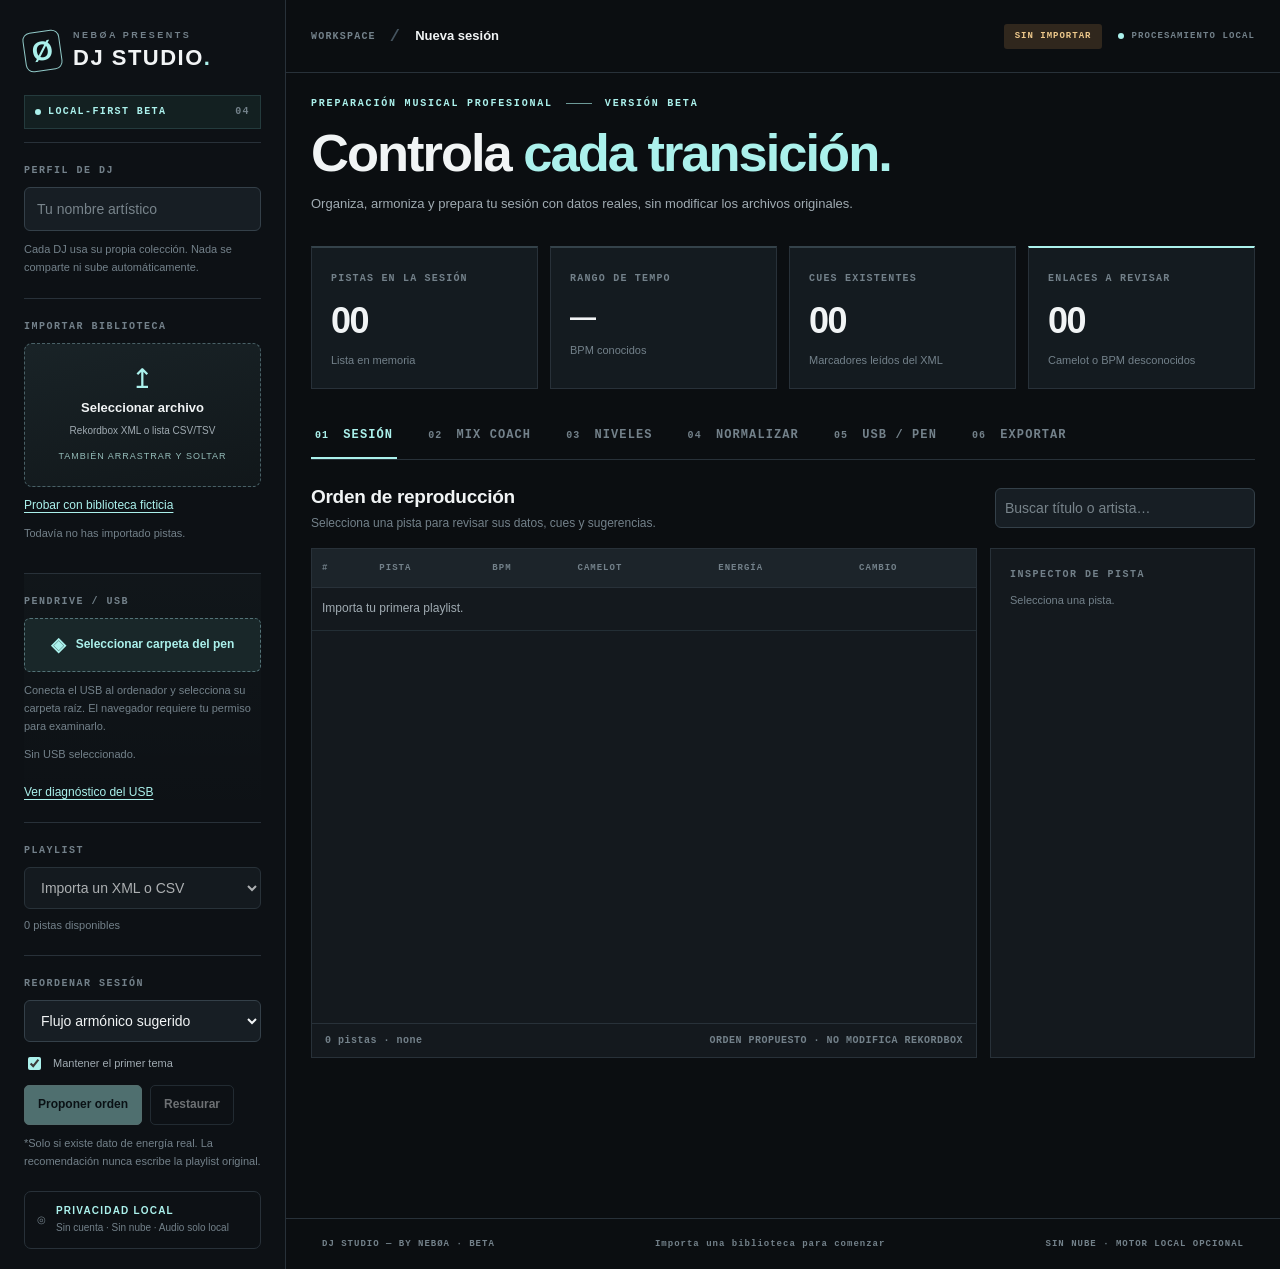
==== index.html @ 8700f21d "Open-source NEBOA DJ Studio v0.4.1 under MIT License" ====
<!doctype html>
<html lang="es">
<head>
  <meta charset="utf-8">
  <meta name="viewport" content="width=device-width, initial-scale=1">
  <meta name="color-scheme" content="dark">
  <meta http-equiv="Content-Security-Policy" content="default-src 'self' blob: data:; connect-src 'self'; img-src 'self' data: blob:; font-src 'self'; object-src 'none'; base-uri 'none'; form-action 'none'">
  <title>DJ STUDIO — by NEBØA</title>
  <meta name="description" content="Planifica sesiones DJ: armonía Camelot, BPM, Hot Cues y análisis local de audio. Sin subir archivos.">
  <link rel="stylesheet" href="styles.css">
  <script defer src="core.js"></script>
  <script defer src="usb.js"></script>
  <script defer src="tags.js"></script>
  <script defer src="app.js"></script>
  <script defer src="normalizer-ui.js"></script>
</head>
<body>
<div class="app">
  <aside class="sidebar" aria-label="Configuración de sesión">
    <div class="brand">
      <div class="brand-mark" aria-hidden="true">Ø</div>
      <div><div class="brand-overline">NEBØA PRESENTS</div><div class="brand-word">DJ STUDIO<span>.</span></div></div>
    </div>
    <div class="edition"><span class="small-dot"></span> LOCAL-FIRST BETA <span class="edition-number">04</span></div>
    <div class="side-section">
      <label for="djName" class="side-label">PERFIL DE DJ</label>
      <input id="djName" class="input" type="text" maxlength="80" placeholder="Tu nombre artístico" autocomplete="off" value="">
      <p class="micro">Cada DJ usa su propia colección. Nada se comparte ni sube automáticamente.</p>
    </div>
    <div class="side-section">
      <div class="side-label">IMPORTAR BIBLIOTECA</div>
      <label class="dropzone" id="dropzone" for="fileInput">
        <span class="drop-icon" aria-hidden="true">↥</span>
        <strong>Seleccionar archivo</strong>
        <span>Rekordbox XML o lista CSV/TSV</span>
        <span class="drop-badge">TAMBIÉN ARRASTRAR Y SOLTAR</span>
      </label>
      <input id="fileInput" class="sr-only" type="file" accept=".xml,.csv,.tsv,.txt,.json">
      <button id="demoBtn" class="text-btn" type="button">Probar con biblioteca ficticia</button>
      <p id="importFeedback" class="feedback" role="status" aria-live="polite">Todavía no has importado pistas.</p>
    </div>
    <div class="side-section usb-side-section">
      <div class="side-label">PENDRIVE / USB</div>
      <label class="usb-folder-label" id="usbFolderLabel" for="usbFolderInput">
        <span aria-hidden="true">◈</span> Seleccionar carpeta del pen
      </label>
      <input id="usbFolderInput" class="sr-only" type="file" webkitdirectory directory multiple>
      <p class="micro">Conecta el USB al ordenador y selecciona su carpeta raíz. El navegador requiere tu permiso para examinarlo.</p>
      <p id="usbSidebarStatus" class="feedback" role="status" aria-live="polite">Sin USB seleccionado.</p>
      <button type="button" id="usbPanelShortcut" class="text-btn">Ver diagnóstico del USB</button>
    </div>
    <div class="side-section">
      <label for="playlistSelect" class="side-label">PLAYLIST</label>
      <select id="playlistSelect" class="input" disabled><option>Importa un XML o CSV</option></select>
      <div id="librarySummary" class="sidebar-stat">0 pistas disponibles</div>
    </div>
    <div class="side-section">
      <div class="side-label">REORDENAR SESIÓN</div>
      <label for="sortMode" class="sr-only">Criterio de orden</label>
      <select id="sortMode" class="input">
        <option value="harmonic">Flujo armónico sugerido</option>
        <option value="original">Orden de la playlist</option>
        <option value="bpm-asc">BPM ascendente</option>
        <option value="bpm-desc">BPM descendente</option>
        <option value="energy-desc">Energía descendente*</option>
      </select>
      <label class="checkline"><input type="checkbox" id="preserveFirst" checked> Mantener el primer tema</label>
      <div class="button-row"><button type="button" id="applySort" class="primary-btn" disabled>Proponer orden</button><button type="button" id="resetOrder" class="secondary-btn" disabled>Restaurar</button></div>
      <p class="micro">*Solo si existe dato de energía real. La recomendación nunca escribe la playlist original.</p>
    </div>
    <div class="side-spacer"></div>
    <div class="sidebar-foot"><span class="privacy-icon">◎</span><div><strong>PRIVACIDAD LOCAL</strong><span>Sin cuenta · Sin nube · Audio solo local</span></div></div>
  </aside>

  <div class="workspace">
    <header class="topbar">
      <div class="breadcrumbs"><span>WORKSPACE</span><span class="chevron">/</span><strong id="activePlaylistName">Nueva sesión</strong></div>
      <div class="top-actions"><span class="tag tag-muted" id="modeTag">SIN IMPORTAR</span><span class="connection"><span class="online-indicator"></span> PROCESAMIENTO LOCAL</span></div>
    </header>
    <main class="content">
      <div class="page-heading">
        <div><div class="eyebrow">PREPARACIÓN MUSICAL PROFESIONAL <span class="line"></span> VERSIÓN BETA</div>
          <h1>Controla <em>cada transición.</em></h1>
          <p class="deck">Organiza, armoniza y prepara tu sesión con datos reales, sin modificar los archivos originales.</p>
        </div>
        <div class="heading-pill">REKORDBOX XML <span>+</span> CSV <span>+</span> AUDIO LOCAL</div>
      </div>
      <div class="kpis" aria-label="Indicadores de la sesión">
        <div class="kpi"><span class="kpi-label">PISTAS EN LA SESIÓN</span><div class="kpi-main" id="kpiTracks">00</div><span class="kpi-foot">Lista en memoria</span></div>
        <div class="kpi"><span class="kpi-label">RANGO DE TEMPO</span><div class="kpi-main kpi-compact" id="kpiBpm">—</div><span class="kpi-foot">BPM conocidos</span></div>
        <div class="kpi"><span class="kpi-label">CUES EXISTENTES</span><div class="kpi-main" id="kpiCues">00</div><span class="kpi-foot">Marcadores leídos del XML</span></div>
        <div class="kpi kpi-accent"><span class="kpi-label">ENLACES A REVISAR</span><div class="kpi-main" id="kpiRisks">00</div><span class="kpi-foot">Camelot o BPM desconocidos</span></div>
      </div>

      <div class="tabbar" role="tablist" aria-label="Herramientas">
        <button class="tab active" type="button" role="tab" data-tab="set" aria-selected="true">01 <span>SESIÓN</span></button>
        <button class="tab" type="button" role="tab" data-tab="mix" aria-selected="false">02 <span>MIX COACH</span></button>
        <button class="tab" type="button" role="tab" data-tab="levels" aria-selected="false">03 <span>NIVELES</span></button>
        <button class="tab" type="button" role="tab" data-tab="normalize" aria-selected="false">04 <span>NORMALIZAR</span></button>
        <button class="tab" type="button" role="tab" data-tab="usb" aria-selected="false">05 <span>USB / PEN</span></button>
        <button class="tab" type="button" role="tab" data-tab="export" aria-selected="false">06 <span>EXPORTAR</span></button>
      </div>
      <section class="tab-panel" id="panel-set" role="tabpanel">
        <div class="panel-heading"><div><h2>Orden de reproducción</h2><p>Selecciona una pista para revisar sus datos, cues y sugerencias.</p></div>
        <input id="searchInput" class="input search" type="search" placeholder="Buscar título o artista…" aria-label="Filtrar pistas">
        </div>
        <div class="panel-layout">
          <div class="table-card"><div class="table-scroll"><table><thead><tr><th>#</th><th>PISTA</th><th>BPM</th><th>CAMELOT</th><th>ENERGÍA</th><th>CAMBIO</th></tr></thead><tbody id="tracksBody"></tbody></table></div>
            <div class="table-bottom"><span id="tableCount">Sin pistas</span><span>ORDEN PROPUESTO · NO MODIFICA REKORDBOX</span></div></div>
          <aside id="trackDetail" class="inspector" aria-label="Detalles de la pista">
            <div class="inspector-label">INSPECTOR</div><div class="empty-inspector"><div class="empty-glyph">◎</div><p>Importa una lista y selecciona una pista.</p></div>
          </aside>
        </div>
      </section>

      <section class="tab-panel" id="panel-mix" role="tabpanel" hidden>
        <div class="panel-heading"><div><h2>Mix Coach</h2><p>Enlaces Camelot, saltos de BPM y técnicas para practicar en cabina.</p></div><div class="subtle" id="mixCount">0 TRANSICIONES</div></div>
        <div class="mix-grid"><div id="mixRows" class="mix-list"></div><aside id="mixDetail" class="inspector mix-inspector"><div class="inspector-label">TÉCNICA</div><div class="empty-inspector"><div class="empty-glyph">↝</div><p>Selecciona un enlace para ver la propuesta de mezcla.</p></div></aside></div>
        <p class="disclaimer">Las relaciones Camelot y BPM son orientativas. Ningún algoritmo garantiza una transición musicalmente correcta sin escuchar ambas pistas.</p>
      </section>

      <section class="tab-panel" id="panel-levels" role="tabpanel" hidden>
        <div class="panel-heading"><div><h2>Niveles & audio</h2><p>Diagnóstico local de RMS y pico de muestra. Sin recodificar ni normalizar.</p></div><div class="subtle" id="audioCount">0 MEDICIONES</div></div>
        <div class="levels-grid">
          <div class="audio-card">
            <div class="inspector-label">MEDIR UNA PISTA</div>
            <h3 id="audioTrackName">Selecciona una pista en Sesión</h3>
            <p>Escoge el archivo de audio correspondiente. El navegador lo analiza en tu dispositivo, sin subirlo.</p>
            <label class="file-picker" for="audioInput">Seleccionar audio para analizar</label>
            <input id="audioInput" type="file" accept="audio/*,.mp3,.wav,.flac,.aiff,.m4a" class="sr-only">
            <button id="audioFromUSB" class="secondary-btn" type="button" disabled>Medir audio del pen seleccionado</button>
            <p id="audioStatus" class="feedback" role="status" aria-live="polite">Sin medición.</p>
            <div id="audioResults" class="audio-results"></div>
            <div class="safety-note"><strong>IMPORTANTE</strong><p>RMS y pico de muestra no son LUFS ni true peak. Para ajustes definitivos se necesita una medición BS.1770 y comprobar medidores de la mesa DJ.</p></div>
          </div>
          <div class="audio-card audio-explainer">
            <div class="inspector-label">CONTROL DE GANANCIA</div>
            <h3>No igualamos volumen a ciegas.</h3>
            <div class="measure-list">
              <div><span class="measure-number">01</span><div><strong>Revisar integridad</strong><p>Comprobar que no haya cortes ni errores de decodificación.</p></div></div>
              <div><span class="measure-number">02</span><div><strong>Comparar sonoridad</strong><p>RMS aquí; LUFS y true peak en el analizador de escritorio cuando esté disponible.</p></div></div>
              <div><span class="measure-number">03</span><div><strong>Verificar en cabina</strong><p>Ajustar TRIM, EQ y salida máster en la DJM-V10 u otra mesa.</p></div></div>
            </div>
            <p class="disclaimer">Esta beta no altera ganancias, etiquetas, ni ficheros de audio.</p>
          </div>
        </div>
      </section>

      <section class="tab-panel" id="panel-normalize" role="tabpanel" hidden>
        <div class="panel-heading">
          <div><h2>Normalización de audio · LUFS + true peak</h2>
            <p>Dos pasos: medir y revisar la propuesta; después crear una copia verificada si tú lo autorizas.</p>
          </div><div class="subtle" id="normMode">MOTOR SIN CONECTAR</div>
        </div>
        <div class="normalize-intro">
          <span class="normalize-bullet">SIN COMPRESIÓN DINÁMICA</span>
          <span class="normalize-bullet">COPIA NUEVA</span>
          <span class="normalize-bullet">VERIFICACIÓN FINAL</span>
          <span class="normalize-bullet">REKORDBOX INTACTO</span>
        </div>
        <div class="normalize-grid">
          <div class="normalize-card">
            <div class="inspector-label">01 · SELECCIONA Y MIDE</div>
            <h3>Sonoridad real de cada tema</h3>
            <p>Elige un archivo local para medir LUFS integrado y pico verdadero mediante FFmpeg. 
              El motor trabaja en tu ordenador (127.0.0.1); nunca envía audio a la nube.</p>
            <label for="normInput" class="file-picker">Seleccionar audio para normalizar</label>
            <input id="normInput" type="file" accept=".mp3,.flac,.wav,.aif,.aiff,.m4a,.aac,audio/*" class="sr-only">
            <p id="normFileName" class="normalize-subtitle">Ninguna pista seleccionada.</p>
            <button id="normAnalyze" class="primary-btn" type="button" disabled>Medir LUFS y true peak</button>
            <p id="normStatus" class="feedback" role="status" aria-live="polite">Conecta el motor FFmpeg local para comenzar.</p>
            <div id="normMeasurements" class="normalize-metrics" aria-label="Mediciones de sonoridad"></div>
          </div>
          <div class="normalize-card">
            <div class="inspector-label">02 · REVISA LA GANANCIA</div>
            <h3>Ajuste seguro, sin aplastar la música</h3>
            <p>El objetivo determina la sonoridad deseada. Si el true peak impide alcanzarla,
              se priorizan la seguridad y la dinámica original.</p>
            <div class="normalize-fields">
              <label for="normTarget">SONORIDAD OBJETIVO
                <select id="normTarget" class="input">
                  <option value="-16">−16 LUFS · suave</option>
                  <option value="-14">−14 LUFS · equilibrado</option>
                  <option value="-12">−12 LUFS · club con margen</option>
                  <option value="-11" selected>−11 LUFS · DJ (predeterminado)</option>
                  <option value="-10">−10 LUFS · club alto</option>
                  <option value="-9">−9 LUFS · alto (vigilar pico)</option>
                </select>
              </label>
              <label for="normFormat">FORMATO DE COPIA
                <select id="normFormat" class="input">
                  <option value="flac">FLAC 24 bit · sin nueva pérdida</option>
                  <option value="wav">WAV 24 bit · gran tamaño</option>
                  <option value="mp3">MP3 320 kbps · nueva compresión</option>
                </select>
              </label>
            </div>
            <div id="normPlan" class="normalize-metrics"></div>
            <div id="normWarnings" class="normalize-warnings" aria-live="polite"></div>
            <button id="normRender" class="primary-btn" type="button" disabled>Crear copia normalizada (no sobrescribir)</button>
            <p class="micro">El audio original y sus Hot Cues permanecen intactos. Las copias se guardan fuera del USB.</p>
          </div>
        </div>
        <div class="normalize-batch">
          <div class="inspector-label">NORMALIZACIÓN POR LOTES · 20 TEMAS POR OPERACIÓN</div>
          <h3>Prepara un grupo completo sin tocar originales</h3>
          <p>Selecciona hasta 20 archivos. Primero puedes medirlos todos sin generar copias.
            Solo el botón «Crear copias» inicia la conversión, pista por pista y con comprobación de espacio.</p>
          <label class="file-picker" for="normBatchInput">Seleccionar varios audios</label>
          <input id="normBatchInput" type="file" multiple
            accept=".mp3,.flac,.wav,.aif,.aiff,.m4a,.aac,audio/*" class="sr-only">
          <div class="normalize-batch-buttons">
            <button id="normBatchAnalyze" type="button" class="secondary-btn" disabled>Medir lote completo</button>
            <button id="normBatchRender" type="button" class="primary-btn" disabled>Crear copias normalizadas del lote</button>
            <button id="normBatchCancel" type="button" class="secondary-btn" disabled>Detener después de la pista actual</button>
            <button id="normBatchCsv" type="button" class="secondary-btn" disabled>Descargar auditoría CSV</button>
          </div>
          <p id="normBatchStatus" class="feedback" role="status" aria-live="polite">Sin lote seleccionado.</p>
          <div class="normalize-batch-list" id="normBatchRows" aria-label="Estado de normalización por lotes"></div>
          <p class="micro">El lote usa el objetivo LUFS y el formato elegidos arriba. No escribe en el pen.
            Si falta espacio, se detiene y conserva las copias individuales ya verificadas. El CSV documenta mediciones y resultados, pero nunca incluye rutas privadas.</p>
        </div>
        <div id="normOutput" class="normalize-output" hidden aria-live="polite">
          <div class="inspector-label">03 · RESULTADO VERIFICADO</div>
          <h3>Copia generada y comprobada</h3>
          <p id="normOutputMetrics"></p>
          <code id="normOutputPath"></code>
          <button id="normCopyPath" class="secondary-btn" type="button">Copiar ruta</button>
        </div>
        <div id="normSetup" class="normalize-setup">
          <div class="inspector-label">INICIAR MOTOR LOCAL (SIN CUENTAS)</div>
          <p>Para medir LUFS reales y generar copias, inicia el complemento de escritorio desde esta misma carpeta.
             En macOS puedes abrir <code>Iniciar Normalizador.command</code>, o ejecutar
             <code>python3 normalizer.py serve</code>.
             Después abre <strong>http://127.0.0.1:18766/</strong>.</p>
          <p>La versión que se abre directamente con <code>index.html</code> conserva las funciones de biblioteca,
            USB y Mix Coach, pero no puede ejecutar FFmpeg por las restricciones del navegador.</p>
        </div>
        <div class="release-note">
          AUDIO · Normalización con ganancia lineal y techo −1,5 dBTP, no una compresión de volumen.
          Se limita la subida máxima a +6 dB y se verifica el resultado con FFmpeg antes de publicar la copia.
          Un MP3 convertido a FLAC no recupera calidad perdida. No se escribe ni exporta OneLibrary.
        </div>
      </section>

      <section class="tab-panel" id="panel-usb" role="tabpanel" hidden>
        <div class="panel-heading"><div><h2>Dispositivos & OneLibrary</h2>
          <p>Conecta un pendrive y selecciona su carpeta. Inventario local en modo solo lectura.</p></div>
          <span class="subtle" id="usbMode">USB NO SELECCIONADO</span>
        </div>
        <div class="usb-overview" aria-label="Estado del dispositivo">
          <div class="usb-metric"><small>UNIDAD SELECCIONADA</small><strong id="usbVolumeName">—</strong><span>No se detectan discos automáticamente desde el navegador</span></div>
          <div class="usb-metric"><small>BIBLIOTECA PIONEER</small><strong id="usbLibraryKind">—</strong><span>OneLibrary / Device Library</span></div>
          <div class="usb-metric"><small>ARCHIVOS DE AUDIO</small><strong id="usbAudioCount">0</strong><span id="usbAudioSize">Sin analizar</span></div>
          <div class="usb-metric"><small>COINCIDENCIAS CON LA SESIÓN</small><strong id="usbMatchCount">—</strong><span id="usbMatchStatus">Selecciona una sesión y un USB</span></div>
        </div>
        <div class="usb-workspace">
          <div class="usb-card">
            <div class="inspector-label">ARCHIVOS DE LA UNIDAD</div>
            <div id="usbNoDrive" class="usb-no-drive">
              <div class="usb-empty-icon" aria-hidden="true">◈</div>
              <h3>Inserta tu pendrive</h3>
              <p>Elige su carpeta raíz usando «Seleccionar carpeta del pen», en la barra lateral.
                Selecciona la unidad correcta desde el diálogo de carpetas de tu sistema.</p>
              <p>La app no escribe en el USB y tampoco formatea, convierte ni modifica la base OneLibrary.</p>
            </div>
            <div id="usbMountedView" hidden>
              <p id="usbReadOnlyState" class="usb-status"></p>
              <div class="usb-action-row">
                <button class="primary-btn" type="button" id="usbCreatePlaylist" disabled>Crear lista provisional desde audio</button>
                <select id="usbXmlSelect" class="input usb-xml-select" aria-label="XML del USB" disabled><option>Sin XML compatible</option></select>
                <button class="secondary-btn" type="button" id="usbLoadXML" disabled>Importar XML del USB</button>
                <button class="secondary-btn" type="button" id="usbForget" disabled>Olvidar esta unidad</button>
              </div>
              <div class="usb-tags-panel" aria-label="Etiquetas y calidad de los archivos">
                <div class="inspector-label">METADATOS REALES · ID3 MP3 / FLAC VORBIS</div>
                <p>Lee título, artista, álbum, BPM y key que ya estén escritos en los audios. No analiza música, no inventa datos ni modifica el pen.</p>
                <div class="usb-action-row">
                  <button type="button" id="usbReadTags" class="primary-btn" disabled>Leer etiquetas de audios</button>
                  <button type="button" id="usbCancelTags" class="secondary-btn" disabled>Cancelar lectura</button>
                  <button type="button" id="usbExportAudit" class="secondary-btn" disabled>Informe de calidad CSV</button>
                </div>
                <p id="usbTagProgress" class="feedback" aria-live="polite">Selecciona una carpeta para leer etiquetas.</p>
                <div id="usbHealthSummary" class="usb-health-summary"></div>
                <div id="usbHealthWarnings" class="usb-health-warnings" aria-live="polite"></div>
              </div>
              <div id="usbWarnings" class="usb-warnings" aria-live="polite"></div>
              <div class="usb-file-list">
                <div class="usb-file-header"><span>ARCHIVOS ENCONTRADOS</span><span id="usbFileCount">0</span></div>
                <div id="usbFileRows" class="usb-file-rows"></div>
              </div>
            </div>
          </div>
          <aside class="usb-card usb-guide">
            <div class="inspector-label">SEGURIDAD DEL PEN</div>
            <h3>Inspección, nunca modificación.</h3>
            <div class="measure-list">
              <div><span class="measure-number">01</span><div><strong>Detectar</strong><p>Reconocer presencia de OneLibrary y archivos de audio, sin leer ni escribir la base Pioneer.</p></div></div>
              <div><span class="measure-number">02</span><div><strong>Comparar</strong><p>Comprobar qué pistas de tu sesión coinciden con archivos del pen. Es una comparación aproximada por nombre.</p></div></div>
              <div><span class="measure-number">03</span><div><strong>Analizar etiquetas y preparar</strong><p>Leer ID3 o FLAC cuando tú lo solicites, identificar BPM y tonalidad existentes y proponer un orden. Los Hot Cues requieren XML.</p></div></div>
              <div><span class="measure-number">04</span><div><strong>Exportar y expulsar</strong><p>La exportación OneLibrary y la expulsión segura se realizan en Rekordbox y el sistema operativo, no desde esta página web.</p></div></div>
            </div>
          </aside>
        </div>
        <div class="release-note">ETIQUETAS · La lectura ID3/FLAC no comprueba que el BPM o la tonalidad sean musicalmente correctos. Una comprobación de tamaño no equivale a un test completo de decodificación. Nada se escribe al USB.</div>
        <div class="release-note">ONE LIBRARY · La presencia de <code>exportLibrary.db</code> confirma su archivo, no demuestra que la playlist, sus cues o los datos del USB sean correctos. Este escáner no abre bases SQLite.</div>
      </section>

      <section class="tab-panel" id="panel-export" role="tabpanel" hidden>
        <div class="panel-heading"><div><h2>Tu sesión, portable</h2><p>Descarga un plan de reproducción sin rutas de disco ni archivos musicales.</p></div></div>
        <div class="export-grid">
          <div class="export-card"><div class="export-icon">⇣</div><h3>Orden de reproducción</h3><p>CSV con artistas, títulos, BPM, Camelot y notas de transición.</p><button id="exportCSV" class="primary-btn" type="button" disabled>Exportar CSV</button></div>
          <div class="export-card"><div class="export-icon">{ }</div><h3>Sesión JSON</h3><p>Datos portables para reabrir el set en otra instalación. Nunca incluye rutas locales.</p><button id="exportJSON" class="primary-btn" type="button" disabled>Exportar JSON</button></div>
          <div class="export-card"><div class="export-icon">⌑</div><h3>Plan de Hot Cues</h3><p>Cues existentes y estimaciones por compases. Solo una propuesta, no cues escritos en Rekordbox.</p><button id="exportCues" class="primary-btn" type="button" disabled>Exportar propuestas</button></div>
          <div class="export-card"><div class="export-icon">↗</div><h3>OneLibrary</h3><p>Para CDJ-3000X/XDJ-AZ, exporta los temas desde Rekordbox u otro software con soporte OneLibrary documentado. Esta app no escribe bases Pioneer.</p><a href="https://rekordbox.com/es/support/faq/onelibrary-7/" target="_blank" rel="noopener noreferrer" class="link-arrow">Guía oficial OneLibrary ↗</a></div>
        </div>
        <div class="release-note"><span>NOTA DE COMPATIBILIDAD</span> Este software prepara y analiza listas: no crea archivos de exportación nativos OneLibrary. El último paso debe realizarse en software DJ compatible y validarse en el reproductor.</div>
      </section>
    </main>
    <footer><span>DJ STUDIO — BY NEBØA · BETA</span><span id="footerState">Tu colección permanece en tu dispositivo</span><span>SIN NUBE · MOTOR LOCAL OPCIONAL</span></footer>
  </div>
</div>
</body></html>
---- styles.css ----
:root{color-scheme:dark;--bg:#0b0e11;--side:#0d1115;--surface:#14191e;--surface2:#191f25;--line:#283139;--text:#f1f4f5;--muted:#a0abb2;--dim:#73818a;--cyan:#abf1ec;--red:#fc8d8e;--amber:#eec98c;--radius:12px}
*{box-sizing:border-box}html,body{margin:0;min-height:100%;font-family:-apple-system,BlinkMacSystemFont,"Segoe UI",Inter,sans-serif;font-size:14px;line-height:1.45;background:var(--bg);color:var(--text)}
button,input,select{font:inherit}button{cursor:pointer}button:disabled{cursor:not-allowed;opacity:.42}a{color:inherit}a:hover{color:var(--cyan)}button:focus-visible,input:focus-visible,select:focus-visible,a:focus-visible{outline:2px solid var(--cyan);outline-offset:3px}
.app{display:grid;grid-template-columns:286px minmax(0,1fr);min-height:100vh}.sidebar{background:var(--side);border-right:1px solid var(--line);padding:29px 24px 20px;display:flex;flex-direction:column;gap:0}
.brand{display:flex;gap:12px;align-items:center}.brand-mark{width:37px;height:40px;display:grid;place-items:center;border:1px solid #90c9c7;border-radius:8px;font-size:27px;font-weight:800;transform:rotate(-8deg);color:var(--cyan)}
.brand-overline{font-size:9px;letter-spacing:2.5px;font-weight:750;color:var(--dim)}.brand-word{font-size:22px;letter-spacing:1.5px;font-weight:860;white-space:nowrap}.brand-word span{color:var(--cyan)}
.edition{font:700 10px/1.2 ui-monospace,SFMono-Regular,monospace;letter-spacing:1.4px;color:var(--cyan);margin:21px 0 13px;padding:10px;border:1px solid #243b3d;background:#132021;display:flex;align-items:center;gap:7px}
.small-dot,.online-indicator{display:inline-block;width:6px;height:6px;border-radius:50%;background:var(--cyan);flex:none}.edition-number{margin-left:auto;color:var(--dim)}
.side-section{border-top:1px solid var(--line);padding:21px 0}.side-label,.inspector-label{font:700 10px/1.3 ui-monospace,SFMono-Regular,monospace;letter-spacing:1.5px;color:var(--dim);display:block;margin-bottom:10px}
.input{display:block;width:100%;border:1px solid #344049;background:#171e24;color:var(--text);padding:11px 12px;border-radius:6px;outline:none}.input::placeholder{color:#78848b}.input:focus{border-color:#8dc9c7}
.micro{font-size:11px;line-height:1.65;color:var(--dim);margin:9px 0 0}
.dropzone{border:1px dashed #496167;border-radius:8px;min-height:144px;display:flex;flex-direction:column;justify-content:center;align-items:center;gap:6px;background:linear-gradient(165deg,#192327,#11171a);text-align:center;padding:16px;cursor:pointer;transition:.2s}
.dropzone:hover,.dropzone.dragover{border-color:var(--cyan);background:#1c2e30}.drop-icon{font-size:27px;line-height:1;color:var(--cyan)}.dropzone strong{font-weight:720;font-size:13px}.dropzone span:not(.drop-icon){font-size:10px;color:var(--muted)}.dropzone .drop-badge{font-size:9px!important;letter-spacing:1px;color:#94bcb9!important;padding-top:6px}
.text-btn{background:transparent;border:0;color:var(--cyan);padding:10px 0 0;font-size:12px;text-decoration:underline;text-underline-offset:3px}.feedback{font-size:11px;line-height:1.5;color:var(--dim)}.feedback.error{color:var(--red)}.feedback.success{color:var(--cyan)}
.sidebar-stat{margin-top:9px;color:var(--dim);font-size:11px}.checkline{display:flex;align-items:center;gap:9px;color:var(--muted);font-size:11px;margin:12px 0}.checkline input{accent-color:var(--cyan)}
.button-row{display:flex;gap:8px}.primary-btn,.secondary-btn{border-radius:5px;padding:10px 13px;font-size:12px;font-weight:750;border:1px solid #b4ece7;white-space:nowrap}
.primary-btn{background:var(--cyan);color:#061315}.primary-btn:hover:not(:disabled){background:#dafdf8}.secondary-btn{background:transparent;color:var(--text);border-color:#40505a}.secondary-btn:hover:not(:disabled){border-color:#b6c1c8}
.side-spacer{flex:1}.sidebar-foot{border:1px solid var(--line);border-radius:7px;padding:12px;display:flex;gap:10px;color:var(--cyan);align-items:center}
.privacy-icon{font-size:22px}.sidebar-foot div{display:flex;flex-direction:column;gap:3px}.sidebar-foot strong{font-size:10px;letter-spacing:1.2px}.sidebar-foot span{font-size:10px;color:var(--dim)}
.workspace{min-width:0;display:flex;flex-direction:column;min-height:100vh}.topbar{height:73px;display:flex;align-items:center;justify-content:space-between;border-bottom:1px solid var(--line);padding:0 36px;gap:20px}
.breadcrumbs{display:flex;align-items:center;gap:14px;min-width:0}.breadcrumbs span{font:700 10px ui-monospace,monospace;letter-spacing:1.2px;color:var(--dim)}.breadcrumbs .chevron{color:#45545f;font-size:17px}.breadcrumbs strong{font-size:13px;white-space:nowrap;text-overflow:ellipsis;overflow:hidden}
.top-actions{display:flex;gap:16px;align-items:center;white-space:nowrap}.tag{font:700 9px/1 ui-monospace,monospace;letter-spacing:1px;color:var(--cyan);background:#142624;padding:8px 11px;border-radius:3px}.tag-muted{color:var(--amber);background:#30271d}.connection{font:700 9px ui-monospace,monospace;letter-spacing:1.1px;color:var(--dim);display:flex;align-items:center;gap:7px}
.content{padding:36px;flex:1;min-width:0;max-width:1800px;width:100%;margin:0 auto}.page-heading{display:flex;justify-content:space-between;gap:20px;align-items:end;margin-bottom:31px}
.eyebrow{font:800 10px ui-monospace,monospace;letter-spacing:1.8px;color:var(--cyan);display:flex;align-items:center;gap:13px}.eyebrow .line{width:26px;height:1px;background:#6d9a98}h1{font-size:clamp(34px,4.1vw,58px);letter-spacing:-2px;line-height:1.09;margin:15px 0 13px;font-weight:850}h1 em{font-style:normal;color:var(--cyan)}.deck{margin:0;color:var(--muted);max-width:650px;line-height:1.6;font-size:13px}.heading-pill{border:1px solid var(--line);border-radius:6px;padding:10px 12px;font:700 10px ui-monospace,monospace;letter-spacing:.7px;color:var(--muted);white-space:nowrap}.heading-pill span{color:var(--cyan)}
.kpis{display:grid;grid-template-columns:repeat(4,minmax(0,1fr));gap:12px;margin-bottom:25px}.kpi{background:#141b20;border:1px solid var(--line);border-top:2px solid #34424a;padding:18px 19px;min-height:135px}.kpi-accent{border-top-color:var(--cyan)}.kpi-label{font:750 10px ui-monospace,monospace;letter-spacing:1.2px;color:var(--dim)}
.kpi-main{font-size:36px;font-weight:820;letter-spacing:-1.6px;margin:9px 0 2px;font-variant-numeric:tabular-nums}.kpi-compact{font-size:26px;margin-top:13px}.kpi-foot{color:var(--dim);font-size:11px}
.tabbar{display:flex;gap:27px;border-bottom:1px solid var(--line);margin-bottom:23px;overflow-x:auto}.tab{white-space:nowrap;padding:14px 4px 15px;border:0;border-bottom:2px solid transparent;color:var(--dim);background:transparent;font:700 10px ui-monospace,monospace;letter-spacing:1.1px}
.tab span{font-size:12px;margin-left:7px}.tab:hover{color:var(--text)}.tab.active{color:var(--cyan);border-bottom-color:var(--cyan)}
.tab-panel[hidden]{display:none}.panel-heading{display:flex;justify-content:space-between;align-items:center;gap:12px;margin:0 0 15px}.panel-heading h2{font-size:19px;letter-spacing:-.3px;margin:0 0 5px}.panel-heading p{font-size:12px;color:var(--dim);margin:0}.search{max-width:260px;padding:9px}
.panel-layout{display:grid;grid-template-columns:minmax(0,1fr) 298px;gap:13px}.table-card{border:1px solid var(--line);background:var(--surface);min-width:0;display:flex;flex-direction:column;min-height:510px}
.table-scroll{overflow:auto;max-height:500px;flex:1}table{border-collapse:collapse;width:100%;font-size:12px;white-space:nowrap}thead{position:sticky;top:0;background:#1c242a;z-index:1}th{font:700 9px/1.4 ui-monospace,monospace;letter-spacing:1px;color:var(--dim);padding:13px 10px;text-align:left;border-bottom:1px solid var(--line)}
td{padding:12px 10px;border-bottom:1px solid #232e35;color:var(--muted);max-width:270px;overflow:hidden;text-overflow:ellipsis}
tr.track-row{cursor:pointer}tr.track-row:hover{background:#1b282d}tr.track-row.selected{background:#1b3435}tr.track-row.selected td:first-child{box-shadow:inset 3px 0 var(--cyan)}
tr.track-row td:first-child{font:700 12px ui-monospace,monospace;color:var(--dim)}.track-title{font-size:12px;font-weight:700;color:var(--text)}.track-artist{color:var(--dim);font-size:11px;margin-top:3px;max-width:230px;overflow:hidden;text-overflow:ellipsis}.camelot-chip{border:1px solid #3f5758;color:var(--cyan);padding:4px 6px;border-radius:3px;font-family:ui-monospace,monospace;font-size:11px}
.cell-risk{color:var(--amber)}.cell-ok{color:var(--cyan)}.table-bottom{display:flex;justify-content:space-between;gap:10px;border-top:1px solid var(--line);padding:11px 13px;font:700 10px ui-monospace,monospace;letter-spacing:.5px;color:var(--dim)}
.inspector{border:1px solid var(--line);background:var(--surface);padding:19px;min-width:0;min-height:510px}.empty-inspector{text-align:center;color:var(--dim);margin:110px auto 0;max-width:175px;font-size:13px}.empty-glyph{font-size:60px;color:#426060}
.detail-name{font-size:21px;letter-spacing:-.4px;margin:7px 0 4px}.detail-artist{color:var(--dim);font-size:12px;margin-bottom:18px}.detail-facts{display:grid;grid-template-columns:1fr 1fr;gap:9px}.detail-fact{padding:12px;background:#1b2429;border:1px solid var(--line)}.detail-fact small{display:block;font:700 10px ui-monospace,monospace;color:var(--dim);letter-spacing:1px;margin-bottom:4px}.detail-fact strong{font-size:17px;color:var(--text)}.detail-heading{font:750 10px ui-monospace,monospace;letter-spacing:1.2px;margin:21px 0 8px;color:var(--cyan)}
.cue-list{display:flex;flex-wrap:wrap;gap:6px}.cue{border:1px solid #486367;padding:5px 7px;border-radius:4px;color:#c6f1ef;font:11px ui-monospace,monospace}.cue.draft{border-color:#695846;color:#edca92}.inspector-note{color:var(--dim);font-size:11px;line-height:1.6}.inspector-actions{display:flex;gap:8px;margin-top:15px}.mini-btn{padding:7px 10px;color:var(--muted);border:1px solid #41515a;background:#182228;border-radius:5px;font-size:11px}
.mix-grid{display:grid;grid-template-columns:minmax(0,1fr) 338px;gap:13px}.mix-list{max-height:610px;overflow:auto;border:1px solid var(--line);background:var(--surface)}.mix-row{width:100%;border:0;border-bottom:1px solid var(--line);padding:15px 17px;background:transparent;color:var(--text);text-align:left;display:grid;grid-template-columns:50px minmax(0,1fr) auto;align-items:center;gap:13px}.mix-row:hover,.mix-row.active{background:#1b3032}.mix-row .mix-index{color:var(--cyan);font:750 11px ui-monospace,monospace}.mix-row .mix-to{font-weight:720;font-size:12px;overflow:hidden;text-overflow:ellipsis;white-space:nowrap}.mix-row .mix-from{font-size:10px;color:var(--dim);margin-top:4px;overflow:hidden;text-overflow:ellipsis;white-space:nowrap}.mix-badge{font:700 10px ui-monospace,monospace;color:var(--cyan)}.mix-badge.risk{color:var(--amber)}
.mix-inspector{min-height:450px}.technique{padding:12px;border:1px solid #406360;background:#1b302f;font-weight:760;margin:12px 0 14px;color:var(--cyan)}.notes{margin:0;padding-left:19px;color:var(--muted);font-size:12px;line-height:1.8}
.disclaimer,.release-note{font-size:11px;line-height:1.6;color:var(--dim);padding:13px 14px;background:#181f22;border-left:2px solid var(--amber);margin-top:13px}.subtle{font:700 10px ui-monospace,monospace;letter-spacing:1px;color:var(--dim)}
.levels-grid{display:grid;grid-template-columns:1fr 1fr;gap:14px}.audio-card{min-height:350px;background:var(--surface);border:1px solid var(--line);padding:22px}.audio-card h3{font-size:21px;margin:9px 0}.audio-card>p{color:var(--dim);max-width:420px;font-size:12px;line-height:1.65}.file-picker{display:inline-block;background:var(--cyan);color:#081619;padding:10px 13px;font-weight:760;font-size:12px;border-radius:4px;cursor:pointer;margin:14px 0 5px}.file-picker:hover{background:#e1fffb}
.audio-results{display:grid;grid-template-columns:repeat(2,1fr);gap:9px;margin:12px 0}.audio-metric{background:#1c2629;border:1px solid var(--line);padding:12px}.audio-metric strong{display:block;font-size:22px;color:var(--cyan)}.audio-metric small{font:700 10px ui-monospace,monospace;color:var(--dim)}
.safety-note{background:#241f1b;border:1px solid #574637;padding:12px;margin-top:19px}.safety-note strong{font:750 10px ui-monospace,monospace;color:var(--amber)}.safety-note p{color:var(--muted);font-size:11px;line-height:1.6;margin:6px 0 0}
.measure-list{display:grid;gap:19px;margin:27px 0}.measure-list>div{display:flex;gap:15px;align-items:start}.measure-number{font:750 12px ui-monospace,monospace;color:var(--cyan);border:1px solid #375b59;padding:5px 7px}
.measure-list strong{font-size:13px}.measure-list p{font-size:12px;color:var(--dim);margin:4px 0 0}.export-grid{display:grid;grid-template-columns:repeat(2,minmax(0,1fr));gap:13px}.export-card{padding:21px;background:var(--surface);border:1px solid var(--line);min-height:235px;display:flex;align-items:start;flex-direction:column}
.export-icon{font:750 26px ui-monospace,monospace;color:var(--cyan);min-height:42px}.export-card h3{font-size:18px;margin:2px 0 7px}.export-card p{color:var(--dim);font-size:12px;line-height:1.6;max-width:380px;flex:1}.export-card button{margin-top:10px}.link-arrow{color:var(--cyan);font-size:12px;font-weight:750;margin-top:15px}

/* USB inventory — browser-scoped read-only access */
.usb-side-section{background:linear-gradient(180deg,rgba(171,241,236,.025),transparent)}
.usb-folder-label{border:1px dashed #537277;display:flex;gap:10px;justify-content:center;align-items:center;padding:12px 9px;border-radius:6px;background:#192729;color:var(--cyan);font-weight:760;font-size:12px;cursor:pointer;text-align:center}
.usb-folder-label:hover,.usb-folder-label:focus-within{background:#24393b;border-color:var(--cyan)}
.usb-folder-label span{font-size:19px}
.usb-overview{display:grid;grid-template-columns:repeat(4,minmax(0,1fr));gap:11px;margin-bottom:17px}
.usb-metric{background:var(--surface);border:1px solid var(--line);border-top:2px solid #496765;padding:16px;min-height:116px;overflow:hidden}
.usb-metric small{font:750 9px ui-monospace,monospace;letter-spacing:1px;color:var(--dim);display:block;margin-bottom:9px}
.usb-metric strong{font-size:17px;font-weight:780;color:var(--text);display:block;overflow:hidden;text-overflow:ellipsis;white-space:nowrap}
.usb-metric span{color:var(--dim);font-size:10px;line-height:1.6;display:block;margin-top:7px}
.usb-workspace{display:grid;grid-template-columns:minmax(0,1.5fr) minmax(270px,1fr);gap:14px}
.usb-card{background:var(--surface);border:1px solid var(--line);padding:20px;min-width:0;min-height:440px}
.usb-no-drive{text-align:center;max-width:330px;margin:50px auto;color:var(--dim)}
.usb-empty-icon{font-size:55px;color:#6baaa8;line-height:1.1}
.usb-no-drive h3{font-size:19px;color:var(--text);margin:9px 0}
.usb-no-drive p{font-size:12px;line-height:1.7}
.usb-status{background:#1e302e;padding:12px;color:#bce9e5;font-size:12px;line-height:1.5;border-left:2px solid var(--cyan)}
.usb-action-row{display:flex;gap:8px;flex-wrap:wrap;align-items:center;margin:17px 0}
.usb-action-row .primary-btn,.usb-action-row .secondary-btn{padding:10px 11px}
.usb-xml-select{flex:1;min-width:150px;max-width:250px;font-size:11px}
.usb-warning{border-left:2px solid var(--amber);padding:8px 11px;color:var(--muted);background:#24231f;font-size:11px;line-height:1.6}
.usb-warnings{margin-bottom:13px}
.usb-file-list{border:1px solid var(--line);margin-top:15px}
.usb-file-header{display:flex;justify-content:space-between;background:#1e282d;color:var(--dim);font:760 10px ui-monospace,monospace;letter-spacing:.8px;padding:10px 12px}
.usb-file-rows{max-height:300px;overflow:auto}
.usb-file-row{padding:8px 12px;display:flex;gap:9px;border-top:1px solid var(--line);justify-content:space-between;align-items:center}
.usb-file-name{color:var(--text);font:11px ui-monospace,monospace;overflow:hidden;text-overflow:ellipsis;white-space:nowrap;max-width:85%}
.usb-file-size{color:var(--dim);font:10px ui-monospace,monospace;white-space:nowrap}
.usb-more{padding:8px 12px;color:var(--dim);font-size:11px}
.usb-guide h3{font-size:20px;letter-spacing:-.3px;margin:5px 0 22px}
.usb-guide .measure-list{gap:15px}
.usb-guide .measure-list p{font-size:11px}
.usb-match-summary{border:1px solid #3c5857;padding:11px;background:#1b2a2a;margin-top:12px}
.usb-match-summary strong{color:var(--cyan);font-size:12px}
.usb-match-line{color:var(--muted);font-size:11px;margin:7px 0 0;line-height:1.4}
#audioFromUSB{margin:8px 0 3px 8px}
@media(max-width:1220px){.usb-overview{grid-template-columns:repeat(2,minmax(0,1fr))}.usb-workspace{grid-template-columns:1fr}.usb-guide{min-height:250px}}
@media(max-width:760px){.usb-overview{grid-template-columns:repeat(2,minmax(0,1fr))}.usb-card{padding:14px;min-height:260px}.usb-action-row{flex-direction:column;align-items:stretch}.usb-xml-select{max-width:none}}

/* USB tag / integrity inspector (beta 0.3) */
.usb-tags-panel{border:1px solid #38575a;background:linear-gradient(155deg,#17282a,#151d22);padding:17px;margin:15px 0 20px;border-radius:7px}
.usb-tags-panel .inspector-label{color:var(--cyan);margin-bottom:7px}
.usb-tags-panel>p{font-size:11px;line-height:1.65;color:var(--muted);margin:6px 0 10px}
.usb-tags-panel .usb-action-row{margin:13px 0 10px}
.usb-tags-panel .usb-action-row button{white-space:normal;text-align:center;min-height:36px}
.usb-health-summary{display:grid;grid-template-columns:repeat(5,minmax(72px,1fr));gap:7px;margin:14px 0}
.usb-health-stat{padding:11px 8px;border:1px solid #345051;background:#152428;min-width:0}
.usb-health-stat strong{display:block;color:var(--cyan);font:800 19px ui-monospace,monospace;font-variant-numeric:tabular-nums}
.usb-health-stat small{color:var(--muted);font-size:10px;line-height:1.3}
.usb-health-warnings{display:grid;gap:6px;margin-top:12px}
.usb-health-warnings .usb-warning{margin:0}
#usbTagProgress{color:var(--cyan);margin:8px 0;line-height:1.5}
@media(max-width:1100px){.usb-health-summary{grid-template-columns:repeat(3,minmax(75px,1fr))}}
@media(max-width:680px){.usb-health-summary{grid-template-columns:repeat(2,minmax(75px,1fr))}}

/* Professional loudness normalization (optional local FFmpeg companion) */
.normalize-intro{display:flex;flex-wrap:wrap;gap:9px;margin-bottom:15px}
.normalize-bullet{font:750 10px ui-monospace,monospace;letter-spacing:.6px;
  border:1px solid #365657;background:#172b2d;padding:8px 11px;color:var(--cyan)}
.normalize-grid{display:grid;grid-template-columns:repeat(2,minmax(0,1fr));gap:14px;align-items:start}
.normalize-card{border:1px solid var(--line);background:var(--surface);
  min-height:410px;padding:23px}
.normalize-card h3{font-size:20px;letter-spacing:-.4px;margin:10px 0}
.normalize-card>p{font-size:12px;color:var(--muted);line-height:1.7;max-width:550px}
.normalize-card .file-picker{margin:9px 0 8px}
.normalize-card .primary-btn{display:inline-flex;margin:11px 0 5px}
.normalize-subtitle{color:var(--cyan)!important;font-size:12px;word-break:break-word}
.normalize-fields{display:grid;grid-template-columns:1fr 1fr;gap:12px;margin:16px 0}
.normalize-fields label{color:var(--dim);font:700 10px ui-monospace,monospace;letter-spacing:1px}
.normalize-fields select{margin-top:7px;font-size:12px}
.normalize-metrics{display:grid;grid-template-columns:repeat(2,minmax(0,1fr));gap:8px;margin:12px 0}
.normalize-metric{background:#1a292c;border:1px solid #355354;padding:14px;min-width:0}
.normalize-metric small{display:block;color:var(--dim);font:750 10px ui-monospace,monospace;
  letter-spacing:.5px;margin-bottom:6px}
.normalize-metric strong{display:block;font-weight:820;font-size:22px;color:var(--cyan);
  font-variant-numeric:tabular-nums;white-space:nowrap}
.normalize-warning{background:#29231c;border-left:2px solid var(--amber);
  color:var(--muted);font-size:11px;line-height:1.6;padding:7px 11px;margin:7px 0}
.normalize-output{margin-top:15px;padding:20px;border:1px solid #45867f;
  background:#132525}
.normalize-output h3{margin:8px 0;color:var(--cyan);font-size:18px}
.normalize-output p{color:var(--muted);font-size:12px}
.normalize-output code{display:block;padding:12px;background:#0d1e20;border:1px solid #294746;
  color:var(--text);word-break:break-all;font:12px ui-monospace,monospace;margin:12px 0}
.normalize-setup{margin-top:15px;padding:20px;border:1px dashed #536267;background:#1a2024}
.normalize-setup p{color:var(--muted);font-size:12px;line-height:1.8}
.normalize-setup code{color:var(--cyan);background:#101a1d;padding:3px 5px;overflow-wrap:anywhere}
.normalize-setup strong{color:var(--text)}
#normStatus{font-size:12px;margin:10px 0;min-height:25px;line-height:1.55}
#normRender{white-space:normal;margin-top:12px;max-width:100%}
@media(max-width:1200px){.normalize-grid{grid-template-columns:1fr}}
@media(max-width:650px){.normalize-fields{grid-template-columns:1fr}
 .normalize-card{padding:16px;min-height:260px}
 .normalize-metrics{grid-template-columns:repeat(2,minmax(0,1fr))}
 .normalize-metric strong{font-size:18px}}

/* opt-in batch processing, one verified copy at a time */
.normalize-batch{margin-top:16px;background:var(--surface);border:1px solid var(--line);
  padding:22px;border-top:2px solid #5a938d}
.normalize-batch h3{font-size:20px;margin:7px 0;color:var(--text)}
.normalize-batch>p{color:var(--muted);font-size:12px;line-height:1.7;max-width:820px}
.normalize-batch-buttons{display:flex;gap:9px;align-items:center;flex-wrap:wrap;margin:12px 0}
.normalize-batch-buttons button{white-space:normal}
.normalize-batch-list{margin:14px 0;max-height:290px;overflow:auto;border:1px solid var(--line)}
.normalize-batch-list:empty{display:none}
.normalize-batch-row{display:flex;align-items:center;justify-content:space-between;gap:12px;
  border-bottom:1px solid #2a383b;padding:10px 13px;flex-wrap:wrap}
.normalize-batch-name{min-width:130px;flex:1;font-size:12px;font-weight:670;
  overflow-wrap:anywhere}
.normalize-batch-name small{display:block;color:var(--dim);font-size:11px;font-weight:450;margin-top:4px}
.normalize-batch-state{font:800 10px ui-monospace,monospace;color:var(--amber);letter-spacing:.5px}
.normalize-batch-state.good{color:var(--cyan)}
.normalize-batch-state.bad{color:var(--red)}
.normalize-batch-output{width:100%;color:var(--cyan);font:10px ui-monospace,monospace;
  overflow-wrap:anywhere}
footer{border-top:1px solid var(--line);padding:20px 36px;color:var(--dim);display:flex;justify-content:space-between;gap:16px;font:700 9px ui-monospace,monospace;letter-spacing:1px}
.sr-only{position:absolute!important;width:1px;height:1px;clip:rect(0 0 0 0);overflow:hidden;white-space:nowrap} [hidden]{display:none!important}
@media(max-width:1350px){.content{padding:25px}.panel-layout,.mix-grid{grid-template-columns:minmax(0,1fr) 265px}.topbar{padding:0 25px}.heading-pill{display:none}}
@media(max-width:1080px){.app{grid-template-columns:244px minmax(0,1fr)}.sidebar{padding:21px 15px}.panel-layout,.mix-grid{grid-template-columns:1fr}.inspector{min-height:220px}.empty-inspector{margin:25px auto}.levels-grid{grid-template-columns:1fr}.kpi{padding:13px}.kpi-main{font-size:28px}.top-actions .connection{display:none}}
@media(max-width:760px){.app{display:block}.sidebar{border-right:0;border-bottom:1px solid var(--line);padding:15px}.brand{justify-content:start}.edition{margin-bottom:0}.side-section{padding:14px 0}.side-spacer,.sidebar-foot{display:none}.topbar{height:54px;padding:0 16px}.content{padding:18px}.page-heading{margin-bottom:22px}h1{font-size:36px}.kpis{grid-template-columns:repeat(2,1fr)}.tabbar{gap:12px}.tab{font-size:9px}.tab span{font-size:10px}.panel-heading{flex-direction:column;align-items:start}.search{max-width:none;width:100%}.export-grid{grid-template-columns:1fr}footer{padding:15px;flex-wrap:wrap}}
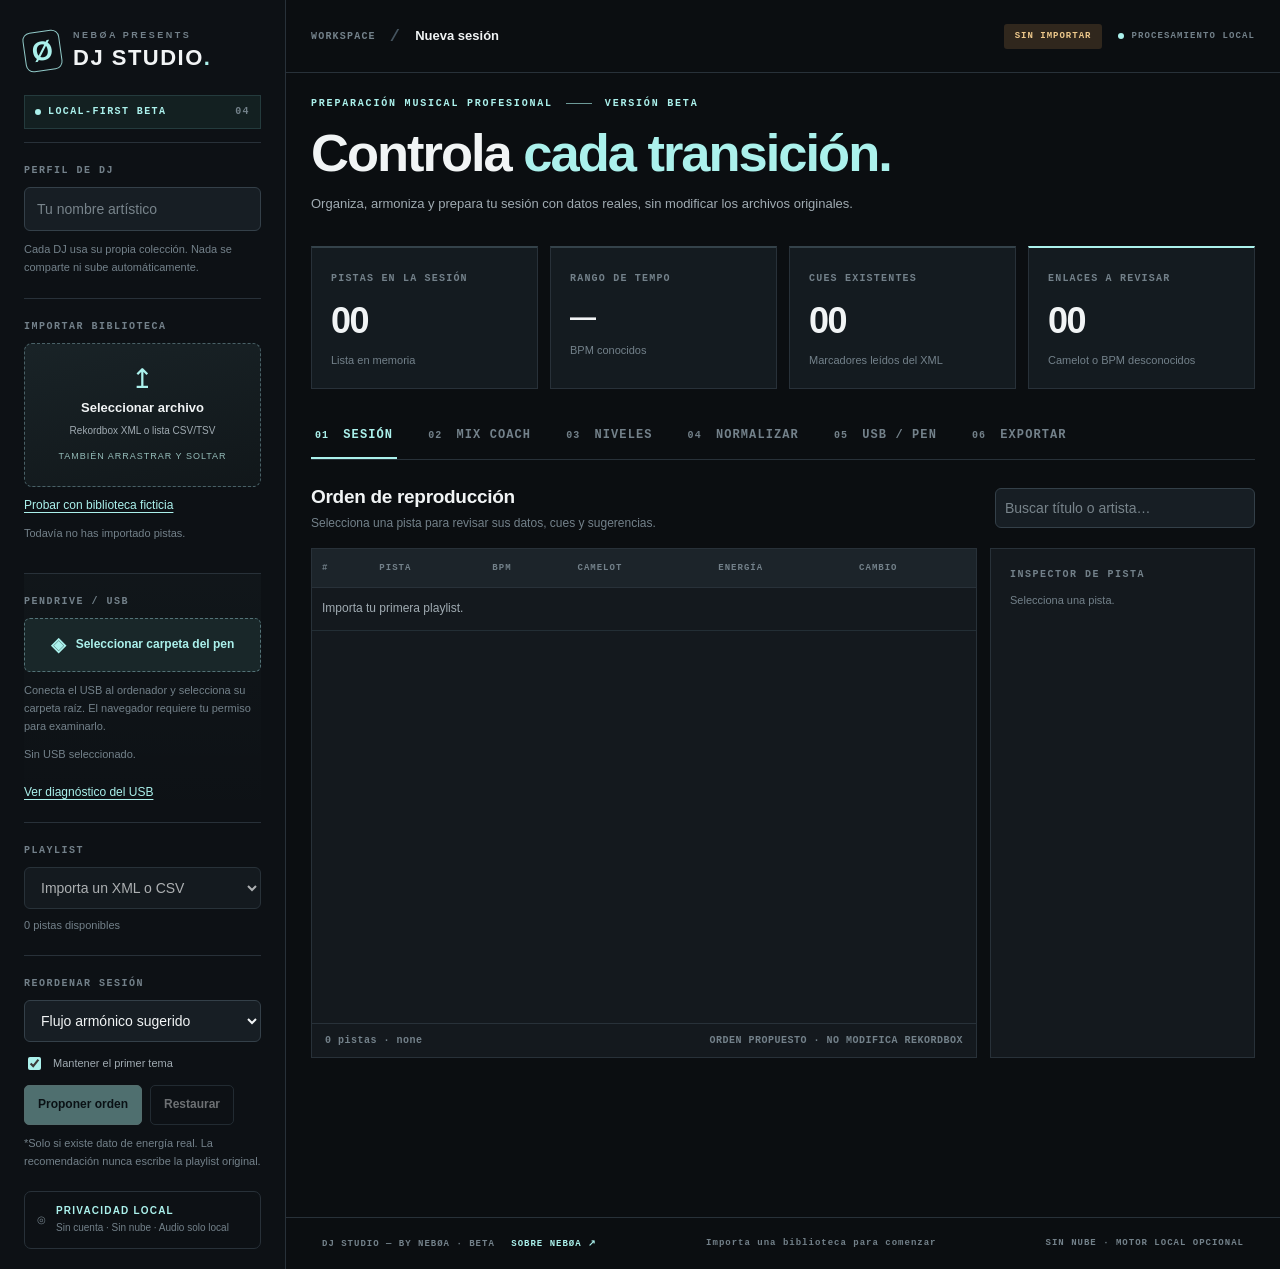
==== commit 7606e361: "Publish NEBOA artist biography, previous alias and bilingual artist page" ====
--- a/index.html
+++ b/index.html
@@ -7,6 +7,12 @@
   <meta http-equiv="Content-Security-Policy" content="default-src 'self' blob: data:; connect-src 'self'; img-src 'self' data: blob:; font-src 'self'; object-src 'none'; base-uri 'none'; form-action 'none'">
   <title>DJ STUDIO — by NEBØA</title>
   <meta name="description" content="Planifica sesiones DJ: armonía Camelot, BPM, Hot Cues y análisis local de audio. Sin subir archivos.">
+  <meta property="og:type" content="website">
+  <meta property="og:title" content="DJ Studio by NEBØA · Open-source DJ tools">
+  <meta property="og:description" content="Local-first DJ session planning, USB read-only inspection and safe LUFS workflows.">
+  <meta property="og:image" content="https://neboamusic.github.io/neboa-dj-studio/assets/neboa-avatar.jpg">
+  <meta name="theme-color" content="#17101f">
+  <link rel="icon" type="image/jpeg" href="assets/neboa-avatar.jpg">
   <link rel="stylesheet" href="styles.css">
   <script defer src="core.js"></script>
   <script defer src="usb.js"></script>
@@ -317,7 +323,7 @@
         <div class="release-note"><span>NOTA DE COMPATIBILIDAD</span> Este software prepara y analiza listas: no crea archivos de exportación nativos OneLibrary. El último paso debe realizarse en software DJ compatible y validarse en el reproductor.</div>
       </section>
     </main>
-    <footer><span>DJ STUDIO — BY NEBØA · BETA</span><span id="footerState">Tu colección permanece en tu dispositivo</span><span>SIN NUBE · MOTOR LOCAL OPCIONAL</span></footer>
+    <footer><span>DJ STUDIO — BY NEBØA · BETA <a href="artist.html" class="artist-link" aria-label="Conocer a NEBØA, anteriormente Cesare il Galo">SOBRE NEBØA ↗</a></span><span id="footerState">Tu colección permanece en tu dispositivo</span><span>SIN NUBE · MOTOR LOCAL OPCIONAL</span></footer>
   </div>
 </div>
 </body></html>
--- a/styles.css
+++ b/styles.css
@@ -161,7 +161,7 @@
 .normalize-batch-state.bad{color:var(--red)}
 .normalize-batch-output{width:100%;color:var(--cyan);font:10px ui-monospace,monospace;
   overflow-wrap:anywhere}
-footer{border-top:1px solid var(--line);padding:20px 36px;color:var(--dim);display:flex;justify-content:space-between;gap:16px;font:700 9px ui-monospace,monospace;letter-spacing:1px}
+footer{border-top:1px solid var(--line);padding:20px 36px;color:var(--dim);display:flex;justify-content:space-between;gap:16px;font:700 9px ui-monospace,monospace;letter-spacing:1px}footer .artist-link{color:var(--cyan);text-decoration:none;margin-left:10px}footer .artist-link:hover{text-decoration:underline;text-underline-offset:3px}
 .sr-only{position:absolute!important;width:1px;height:1px;clip:rect(0 0 0 0);overflow:hidden;white-space:nowrap} [hidden]{display:none!important}
 @media(max-width:1350px){.content{padding:25px}.panel-layout,.mix-grid{grid-template-columns:minmax(0,1fr) 265px}.topbar{padding:0 25px}.heading-pill{display:none}}
 @media(max-width:1080px){.app{grid-template-columns:244px minmax(0,1fr)}.sidebar{padding:21px 15px}.panel-layout,.mix-grid{grid-template-columns:1fr}.inspector{min-height:220px}.empty-inspector{margin:25px auto}.levels-grid{grid-template-columns:1fr}.kpi{padding:13px}.kpi-main{font-size:28px}.top-actions .connection{display:none}}
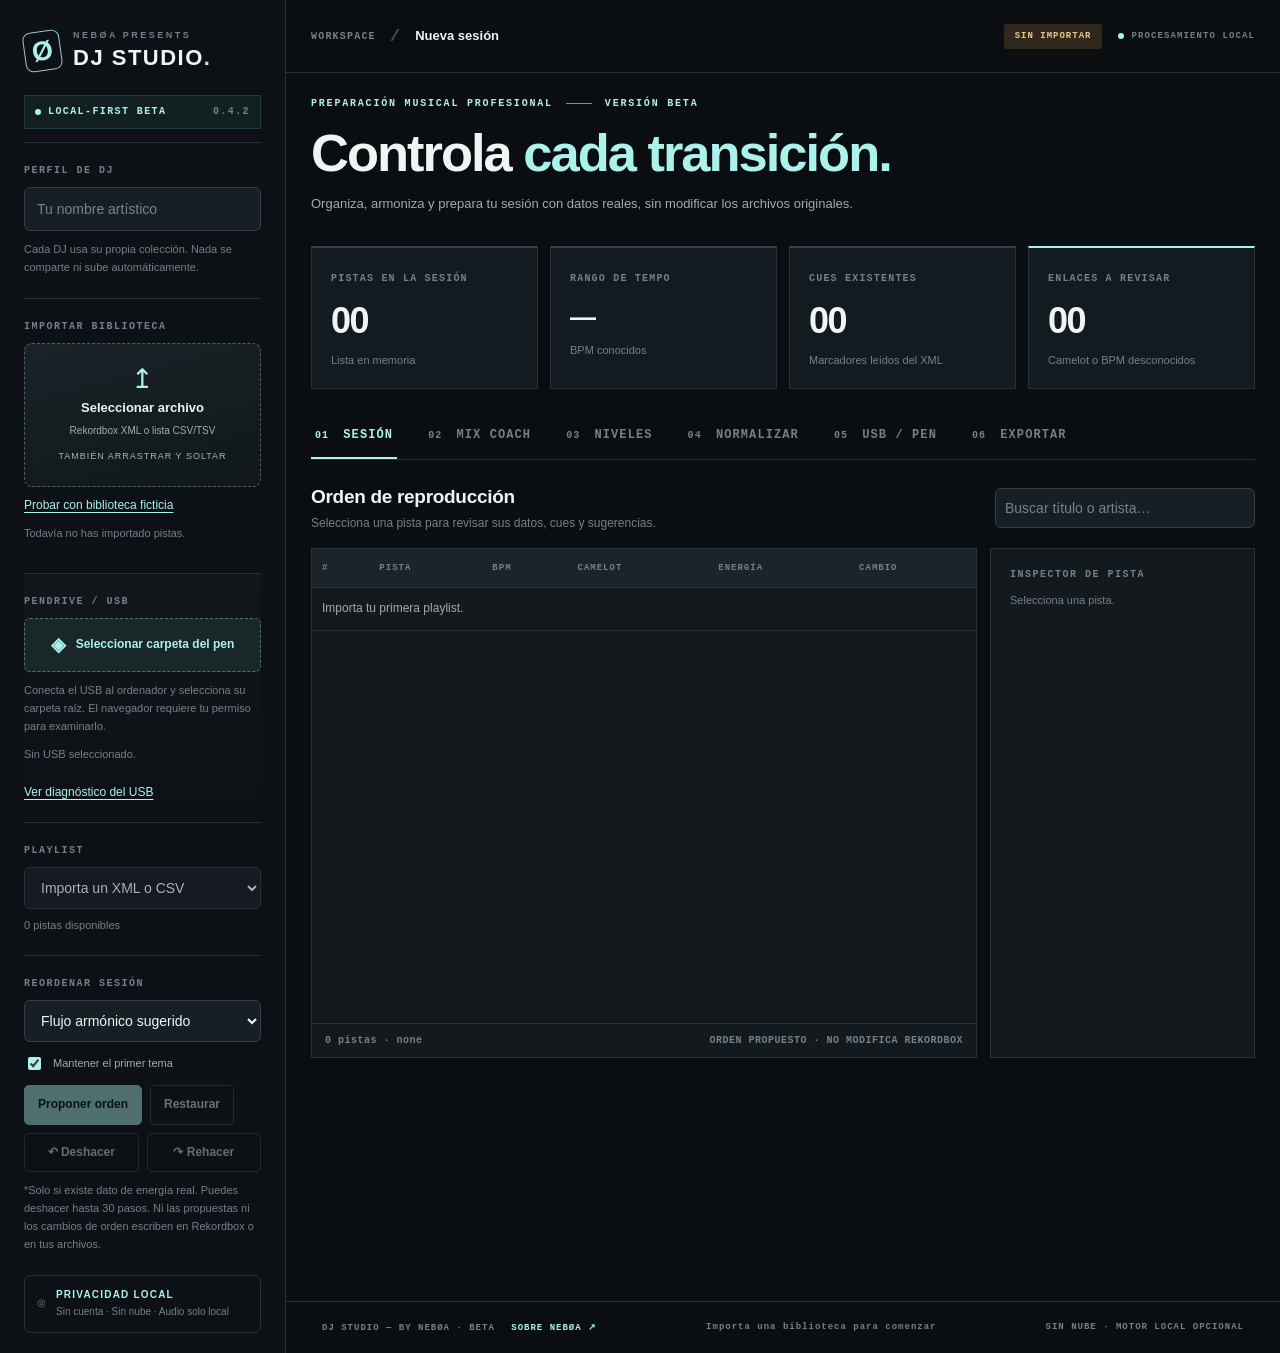
==== commit 979c2f82: "NEBOA DJ Studio 0.4.2 beta: reversible set ordering and refined artist identity" ====
--- a/index.html
+++ b/index.html
@@ -27,7 +27,7 @@
       <div class="brand-mark" aria-hidden="true">Ø</div>
       <div><div class="brand-overline">NEBØA PRESENTS</div><div class="brand-word">DJ STUDIO<span>.</span></div></div>
     </div>
-    <div class="edition"><span class="small-dot"></span> LOCAL-FIRST BETA <span class="edition-number">04</span></div>
+    <div class="edition"><span class="small-dot"></span> LOCAL-FIRST BETA <span class="edition-number">0.4.2</span></div>
     <div class="side-section">
       <label for="djName" class="side-label">PERFIL DE DJ</label>
       <input id="djName" class="input" type="text" maxlength="80" placeholder="Tu nombre artístico" autocomplete="off" value="">
@@ -72,7 +72,8 @@
       </select>
       <label class="checkline"><input type="checkbox" id="preserveFirst" checked> Mantener el primer tema</label>
       <div class="button-row"><button type="button" id="applySort" class="primary-btn" disabled>Proponer orden</button><button type="button" id="resetOrder" class="secondary-btn" disabled>Restaurar</button></div>
-      <p class="micro">*Solo si existe dato de energía real. La recomendación nunca escribe la playlist original.</p>
+      <div class="button-row history-controls" role="group" aria-label="Historial de cambios de la sesión"><button type="button" id="undoOrder" class="secondary-btn" disabled>↶ Deshacer</button><button type="button" id="redoOrder" class="secondary-btn" disabled>↷ Rehacer</button></div>
+      <p class="micro">*Solo si existe dato de energía real. Puedes deshacer hasta 30 pasos. Ni las propuestas ni los cambios de orden escriben en Rekordbox o en tus archivos.</p>
     </div>
     <div class="side-spacer"></div>
     <div class="sidebar-foot"><span class="privacy-icon">◎</span><div><strong>PRIVACIDAD LOCAL</strong><span>Sin cuenta · Sin nube · Audio solo local</span></div></div>
--- a/styles.css
+++ b/styles.css
@@ -13,7 +13,7 @@
 .dropzone:hover,.dropzone.dragover{border-color:var(--cyan);background:#1c2e30}.drop-icon{font-size:27px;line-height:1;color:var(--cyan)}.dropzone strong{font-weight:720;font-size:13px}.dropzone span:not(.drop-icon){font-size:10px;color:var(--muted)}.dropzone .drop-badge{font-size:9px!important;letter-spacing:1px;color:#94bcb9!important;padding-top:6px}
 .text-btn{background:transparent;border:0;color:var(--cyan);padding:10px 0 0;font-size:12px;text-decoration:underline;text-underline-offset:3px}.feedback{font-size:11px;line-height:1.5;color:var(--dim)}.feedback.error{color:var(--red)}.feedback.success{color:var(--cyan)}
 .sidebar-stat{margin-top:9px;color:var(--dim);font-size:11px}.checkline{display:flex;align-items:center;gap:9px;color:var(--muted);font-size:11px;margin:12px 0}.checkline input{accent-color:var(--cyan)}
-.button-row{display:flex;gap:8px}.primary-btn,.secondary-btn{border-radius:5px;padding:10px 13px;font-size:12px;font-weight:750;border:1px solid #b4ece7;white-space:nowrap}
+.button-row{display:flex;gap:8px;flex-wrap:wrap}.history-controls{margin-top:8px}.history-controls button{flex:1;min-width:90px}.history-controls button:disabled{opacity:.4}.primary-btn,.secondary-btn{border-radius:5px;padding:10px 13px;font-size:12px;font-weight:750;border:1px solid #b4ece7;white-space:nowrap}
 .primary-btn{background:var(--cyan);color:#061315}.primary-btn:hover:not(:disabled){background:#dafdf8}.secondary-btn{background:transparent;color:var(--text);border-color:#40505a}.secondary-btn:hover:not(:disabled){border-color:#b6c1c8}
 .side-spacer{flex:1}.sidebar-foot{border:1px solid var(--line);border-radius:7px;padding:12px;display:flex;gap:10px;color:var(--cyan);align-items:center}
 .privacy-icon{font-size:22px}.sidebar-foot div{display:flex;flex-direction:column;gap:3px}.sidebar-foot strong{font-size:10px;letter-spacing:1.2px}.sidebar-foot span{font-size:10px;color:var(--dim)}
